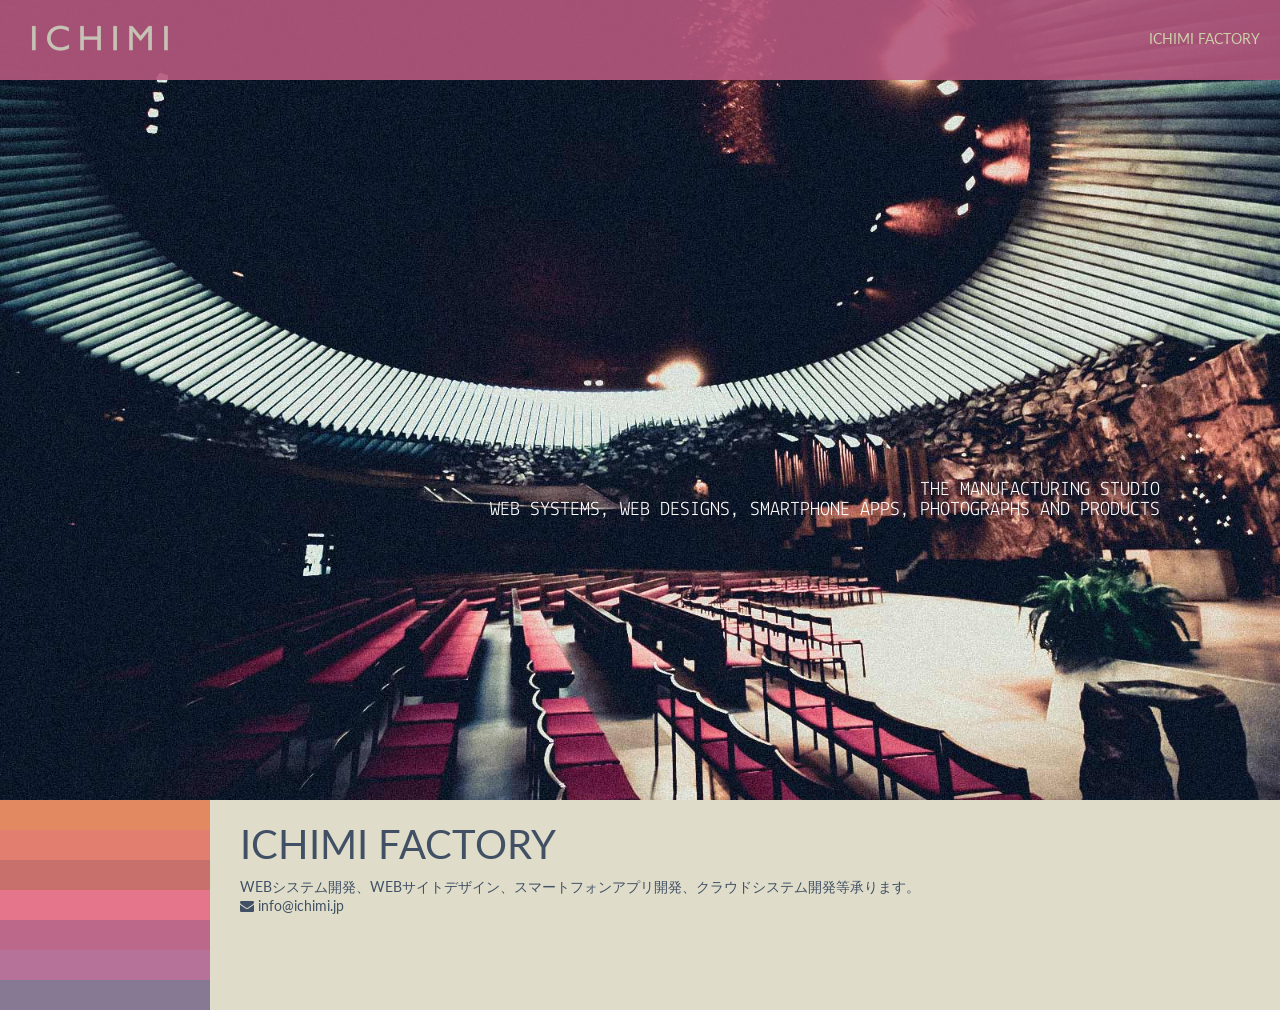
==== index.html @ 6a9a2323 "add page" ====
<?php
?>
<!DOCTYPE HTML>
<html xmlns:fb="http://ogp.me/ns/fb#">
<head>
<meta http-equiv="Content-Type" content="text/html; charset=utf-8">
<meta charset="UTF-8">
<meta name="viewport" content="width=device-width, initial-scale=1.0, user-scalable=no, minimum-scale=1.0, maximum-scale=1.0">
<meta name="robots" content="index,follow" />
<meta name="description" content="ICHIMI FACTORY THE MANUFACTURING STUDIO. WEB SYSTEMS, WEB DESIGNS, SMARTPHONE APPS, PHOTOGRAPHS AND PRODUCTS.">
<meta name="keywords" content="ICHIMI,いちみ,一味">
<meta property="og:title" content="ICHIMI FACTORY | THE MANUFACTURING STUDIO">
<meta property="og:type" content="website">
<meta property="og:image" content="">
<meta property="og:site_name" content="ICHIMI">
<meta property="og:description" content="ja_JP">
<link rel="stylesheet" href="uc/style.css" type="text/css" />
<title>ICHIMI FACTORY | THE MANUFACTURING STUDIO</title>
<script src="http://ajax.googleapis.com/ajax/libs/jquery/2.1.0/jquery.min.js"></script>
<script src="uc/jquery-blink.js"></script>
<script>
$(function() {
	$('.marker').blink({delay:1000});
});
</script>
<script type="text/javascript">
  var _gaq = _gaq || [];
  _gaq.push(['_setAccount', 'UA-40428852-1']);
  _gaq.push(['_trackPageview']);
  (function() {
    var ga = document.createElement('script'); ga.type = 'text/javascript'; ga.async = true;
    ga.src = ('https:' == document.location.protocol ? 'https://ssl' : 'http://www') + '.google-analytics.com/ga.js';
    var s = document.getElementsByTagName('script')[0]; s.parentNode.insertBefore(ga, s);
  })();
</script>
</head>
<body>
<header>
	<div>
		<a class="logo" href="http://ichimi.jp"><img src="uc/logo.png" alt="ICHIMI" /></a>
		<nav>
			<ul class="nav">
				<!-- <li class="about"><a href="http://ichimi.jp/about/">FACTORY</a></li> -->
				<!-- <li class="contact"><a href="http://ichimi.jp/contact/">CONTACT</a></li> -->
				<li><a href="http://ichimi.jp">ICHIMI FACTORY</a></li>
			</ul>

		</nav>
	</div>
</header>
<section class="photo"></section>
<section class="message">
	<div>
		<h2>THE MANUFACTURING STUDIO</h2>
		<h2>WEB SYSTEMS, WEB DESIGNS, SMARTPHONE APPS, PHOTOGRAPHS AND PRODUCTS</h2>
		<h2 class="marker">&marker;</h2>
	</div>
</section>
<section class="about">
	<div class="bars">
		<div class="bar1"></div>
		<div class="bar2"></div>
		<div class="bar3"></div>
		<div class="bar4"></div>
		<div class="bar5"></div>
		<div class="bar6"></div>
		<div class="bar7"></div>
	</div>
	<div class="content">
		<h1>ICHIMI FACTORY</h1>
		<div>
			WEBシステム開発、WEBサイトデザイン、スマートフォンアプリ開発、クラウドシステム開発等承ります。<br />
			<i class="icon-envelope-alt"></i> info@ichimi.jp
		</div>
	</div>
</section>
</body>
</html>
---- uc/style.css ----
@charset "UTF-8";
@import url(http://fonts.googleapis.com/css?family=Lekton);
@import url(http://fonts.googleapis.com/css?family=Lato);

* {
  margin: 0;
  padding: 0;
  border: 0;
  outline: 0;
  vertical-align: baseline;
  background: transparent;
  font-size: 14px;
  font-weight: normal;
  color: rgb(45,61,84);
}

body {
  font-family: 'Lato', sans-serif;
}

nav ul {
  list-style: none;
}

a {
  text-decoration: none;
}

header {
  top: 0;
  width: 100%;
  height: 80px;
  position: fixed;
  z-index:1;
  background: rgb(181,88,126);
  opacity: 0.9;
}

header div {
  margin: 0 20px;
}

header a {
  color: rgb(224,225,180);
  font-size: 14px;
}

header .logo {
  display:block;
  float:left;
  padding-top:20px;
}

header .nav {
  padding-top:30px;
  font-family: 'Lato', sans-serif;
  display:block;
  float:right;
}

#wrapper {
  position: relative;
  width: 100%;
  min-width: 960px;
  top: 0;
}

.container {
  width: 100%;
  min-width: 960px;
  position: relative;
  top: 0px;
}

section {
  width:100%;
  position: relative;
  margin: 0 auto;
  overflow:hidden;
}

section.photo {
  top:0px;
  height:800px;
  position:fixed;
  background:#000 url(bg.jpg) center center no-repeat;
  background-size:cover;
}

div.clear {
  clear: both;
}

div.bars {
  width: 210px;
  height: 210px;
  float: left;
}
div.bars div.bar1 {
  height: 30px;
  background-color: rgb(224,125,80);
}
div.bars div.bar2 {
  height: 30px;
  background-color: rgb(223,113,96);
}
div.bars div.bar3 {
  height: 30px;
  background-color: rgb(193,97,93);
}
div.bars div.bar4 {
  height: 30px;
  background-color: rgb(225,102,126);
}
div.bars div.bar5 {
  height: 30px;
  background-color: rgb(181,88,126);
}
div.bars div.bar6 {
  height: 30px;
  background-color: rgb(176,99,143);
}
div.bars div.bar7 {
  height: 30px;
  background-color: rgb(122,106,137);
}

section.message {
  font-family: 'Lekton', sans-serif;
  height:800px;
  width: 100%;
  text-align: right;
}
section.message div {
  margin-top: 480px;
}
section.message h2 {
  margin-left: 120px;
  margin-right: 120px;
  font-size: 20px;
  color: white;
}
section.message h2.marker {
  margin-top: -14px;
  margin-right: 114px;
  font-size: 34px;
  vertical-align: -4px;
  color: white;
}

section.about {
  height: 210px;
  background:rgb(220,218,197);
  opacity: 0.9;
}
section.about h1 {
  font-size: 40px;
  margin-bottom: 10px;
}
section.about div.content {
  margin-left: 220px;
  padding: 20px;
}


/* */
@media (max-width: 640px) {
  header {
    text-align: center;
  }
  header .logo {
    display: none;
  }
  header .nav {
    padding-top:30px;
    font-family: 'Lato', sans-serif;
    display: block;
    float: none;
  }
  header a {
    font-size: 22px;
  }
  div.bars {
    width: 20px;
  }
  section.photo {
    margin-top: -120px;
    height: 640px;
  }
  section.message {
    height: 540px;
    width: 100%;
    text-align: center;
  }
  section.message div {
    margin-top: 250px;
  }
  section.message h2 {
    margin-left: 120px;
    margin-right: 120px;
    font-size: 20px;
    color: white;
  }
  section.message h2 {
    margin-left: 20px;
    margin-right: 20px;
    font-size: 20px;
    color: white;
  }
  section.message h2.marker {
    margin-right: auto;
  }
  section.about h1 {
    font-size: 24px;
  }
  section.about div.content {
    margin-left: 40px;
    padding: 20px;
  }
}





/* =Font Awesome Icon Fonts
----------------------------------------------- */
@font-face {
  font-family: 'FontAwesome';
  src: url('fonts/font_awesome/fontawesome-webfont.eot?v=3.0.1');
  src: url('fonts/font_awesome/fontawesome-webfont.eot?#iefix&v=3.0.1') format('embedded-opentype'),
    url('fonts/font_awesome/fontawesome-webfont.woff?v=3.0.1') format('woff'),
    url('fonts/font_awesome/fontawesome-webfont.ttf?v=3.0.1') format('truetype');
  font-weight: normal;
  font-style: normal;
}

/*  Font Awesome styles
    ------------------------------------------------------- */
[class^="icon-"],
[class*=" icon-"] {
  font-family: FontAwesome;
  font-weight: normal;
  font-style: normal;
  text-decoration: inherit;
  -webkit-font-smoothing: antialiased;

  /* sprites.less reset */
  display: inline;
  width: auto;
  height: auto;
  line-height: normal;
  vertical-align: baseline;
  background-image: none;
  background-position: 0% 0%;
  background-repeat: repeat;
  margin-top: 0;
}
/* more sprites.less reset */
.icon-white,
.nav-pills > .active > a > [class^="icon-"],
.nav-pills > .active > a > [class*=" icon-"],
.nav-list > .active > a > [class^="icon-"],
.nav-list > .active > a > [class*=" icon-"],
.navbar-inverse .nav > .active > a > [class^="icon-"],
.navbar-inverse .nav > .active > a > [class*=" icon-"],
.dropdown-menu > li > a:hover > [class^="icon-"],
.dropdown-menu > li > a:hover > [class*=" icon-"],
.dropdown-menu > .active > a > [class^="icon-"],
.dropdown-menu > .active > a > [class*=" icon-"],
.dropdown-submenu:hover > a > [class^="icon-"],
.dropdown-submenu:hover > a > [class*=" icon-"] {
  background-image: none;
}
[class^="icon-"]:before,
[class*=" icon-"]:before {
  text-decoration: inherit;
  display: inline-block;
  speak: none;
}
/* makes sure icons active on rollover in links */
a [class^="icon-"],
a [class*=" icon-"] {
  display: inline-block;
}
/* makes the font 33% larger relative to the icon container */
.icon-large:before {
  vertical-align: -10%;
  font-size: 1.3333333333333333em;
}
.btn [class^="icon-"],
.nav [class^="icon-"],
.btn [class*=" icon-"],
.nav [class*=" icon-"] {
  display: inline;
  /* keeps button heights with and without icons the same */

}
.btn [class^="icon-"].icon-large,
.nav [class^="icon-"].icon-large,
.btn [class*=" icon-"].icon-large,
.nav [class*=" icon-"].icon-large {
  line-height: .9em;
}
.btn [class^="icon-"].icon-spin,
.nav [class^="icon-"].icon-spin,
.btn [class*=" icon-"].icon-spin,
.nav [class*=" icon-"].icon-spin {
  display: inline-block;
}
.nav-tabs [class^="icon-"],
.nav-pills [class^="icon-"],
.nav-tabs [class*=" icon-"],
.nav-pills [class*=" icon-"] {
  /* keeps button heights with and without icons the same */

}
.nav-tabs [class^="icon-"],
.nav-pills [class^="icon-"],
.nav-tabs [class*=" icon-"],
.nav-pills [class*=" icon-"],
.nav-tabs [class^="icon-"].icon-large,
.nav-pills [class^="icon-"].icon-large,
.nav-tabs [class*=" icon-"].icon-large,
.nav-pills [class*=" icon-"].icon-large {
  line-height: .9em;
}
li [class^="icon-"],
.nav li [class^="icon-"],
li [class*=" icon-"],
.nav li [class*=" icon-"] {
  display: inline-block;
  width: 1.25em;
  text-align: center;
}
li [class^="icon-"].icon-large,
.nav li [class^="icon-"].icon-large,
li [class*=" icon-"].icon-large,
.nav li [class*=" icon-"].icon-large {
  /* increased font size for icon-large */

  width: 1.5625em;
}
ul.icons {
  list-style-type: none;
  text-indent: -0.75em;
}
ul.icons li [class^="icon-"],
ul.icons li [class*=" icon-"] {
  width: .75em;
}
.icon-muted {
  color: #eeeeee;
}
.icon-border {
  border: solid 1px #eeeeee;
  padding: .2em .25em .15em;
  -webkit-border-radius: 3px;
  -moz-border-radius: 3px;
  border-radius: 3px;
}
.icon-2x {
  font-size: 2em;
}
.icon-2x.icon-border {
  border-width: 2px;
  -webkit-border-radius: 4px;
  -moz-border-radius: 4px;
  border-radius: 4px;
}
.icon-3x {
  font-size: 3em;
}
.icon-3x.icon-border {
  border-width: 3px;
  -webkit-border-radius: 5px;
  -moz-border-radius: 5px;
  border-radius: 5px;
}
.icon-4x {
  font-size: 4em;
}
.icon-4x.icon-border {
  border-width: 4px;
  -webkit-border-radius: 6px;
  -moz-border-radius: 6px;
  border-radius: 6px;
}
.pull-right {
  float: right;
}
.pull-left {
  float: left;
}
[class^="icon-"].pull-left,
[class*=" icon-"].pull-left {
  margin-right: .3em;
}
[class^="icon-"].pull-right,
[class*=" icon-"].pull-right {
  margin-left: .3em;
}
.btn [class^="icon-"].pull-left.icon-2x,
.btn [class*=" icon-"].pull-left.icon-2x,
.btn [class^="icon-"].pull-right.icon-2x,
.btn [class*=" icon-"].pull-right.icon-2x {
  margin-top: .18em;
}
.btn [class^="icon-"].icon-spin.icon-large,
.btn [class*=" icon-"].icon-spin.icon-large {
  line-height: .8em;
}
.btn.btn-small [class^="icon-"].pull-left.icon-2x,
.btn.btn-small [class*=" icon-"].pull-left.icon-2x,
.btn.btn-small [class^="icon-"].pull-right.icon-2x,
.btn.btn-small [class*=" icon-"].pull-right.icon-2x {
  margin-top: .25em;
}
.btn.btn-large [class^="icon-"],
.btn.btn-large [class*=" icon-"] {
  margin-top: 0;
}
.btn.btn-large [class^="icon-"].pull-left.icon-2x,
.btn.btn-large [class*=" icon-"].pull-left.icon-2x,
.btn.btn-large [class^="icon-"].pull-right.icon-2x,
.btn.btn-large [class*=" icon-"].pull-right.icon-2x {
  margin-top: .05em;
}
.btn.btn-large [class^="icon-"].pull-left.icon-2x,
.btn.btn-large [class*=" icon-"].pull-left.icon-2x {
  margin-right: .2em;
}
.btn.btn-large [class^="icon-"].pull-right.icon-2x,
.btn.btn-large [class*=" icon-"].pull-right.icon-2x {
  margin-left: .2em;
}
.icon-spin {
  display: inline-block;
  -moz-animation: spin 2s infinite linear;
  -o-animation: spin 2s infinite linear;
  -webkit-animation: spin 2s infinite linear;
  animation: spin 2s infinite linear;
}
@-moz-keyframes spin {
  0% { -moz-transform: rotate(0deg); }
  100% { -moz-transform: rotate(359deg); }
}
@-webkit-keyframes spin {
  0% { -webkit-transform: rotate(0deg); }
  100% { -webkit-transform: rotate(359deg); }
}
@-o-keyframes spin {
  0% { -o-transform: rotate(0deg); }
  100% { -o-transform: rotate(359deg); }
}
@-ms-keyframes spin {
  0% { -ms-transform: rotate(0deg); }
  100% { -ms-transform: rotate(359deg); }
}
@keyframes spin {
  0% { transform: rotate(0deg); }
  100% { transform: rotate(359deg); }
}
@-moz-document url-prefix() {
  .icon-spin {
    height: .9em;
  }
  .btn .icon-spin {
    height: auto;
  }
  .icon-spin.icon-large {
    height: 1.25em;
  }
  .btn .icon-spin.icon-large {
    height: .75em;
  }
}
/*  Font Awesome uses the Unicode Private Use Area (PUA) to ensure screen
    readers do not read off random characters that represent icons */
.icon-glass:before                { content: "\f000"; }
.icon-music:before                { content: "\f001"; }
.icon-search:before               { content: "\f002"; }
.icon-envelope:before             { content: "\f003"; }
.icon-heart:before                { content: "\f004"; }
.icon-star:before                 { content: "\f005"; }
.icon-star-empty:before           { content: "\f006"; }
.icon-user:before                 { content: "\f007"; }
.icon-film:before                 { content: "\f008"; }
.icon-th-large:before             { content: "\f009"; }
.icon-th:before                   { content: "\f00a"; }
.icon-th-list:before              { content: "\f00b"; }
.icon-ok:before                   { content: "\f00c"; }
.icon-remove:before               { content: "\f00d"; }
.icon-zoom-in:before              { content: "\f00e"; }

.icon-zoom-out:before             { content: "\f010"; }
.icon-off:before                  { content: "\f011"; }
.icon-signal:before               { content: "\f012"; }
.icon-cog:before                  { content: "\f013"; }
.icon-trash:before                { content: "\f014"; }
.icon-home:before                 { content: "\f015"; }
.icon-file:before                 { content: "\f016"; }
.icon-time:before                 { content: "\f017"; }
.icon-road:before                 { content: "\f018"; }
.icon-download-alt:before         { content: "\f019"; }
.icon-download:before             { content: "\f01a"; }
.icon-upload:before               { content: "\f01b"; }
.icon-inbox:before                { content: "\f01c"; }
.icon-play-circle:before          { content: "\f01d"; }
.icon-repeat:before               { content: "\f01e"; }

/* \f020 doesn't work in Safari. all shifted one down */
.icon-refresh:before              { content: "\f021"; }
.icon-list-alt:before             { content: "\f022"; }
.icon-lock:before                 { content: "\f023"; }
.icon-flag:before                 { content: "\f024"; }
.icon-headphones:before           { content: "\f025"; }
.icon-volume-off:before           { content: "\f026"; }
.icon-volume-down:before          { content: "\f027"; }
.icon-volume-up:before            { content: "\f028"; }
.icon-qrcode:before               { content: "\f029"; }
.icon-barcode:before              { content: "\f02a"; }
.icon-tag:before                  { content: "\f02b"; }
.icon-tags:before                 { content: "\f02c"; }
.icon-book:before                 { content: "\f02d"; }
.icon-bookmark:before             { content: "\f02e"; }
.icon-print:before                { content: "\f02f"; }

.icon-camera:before               { content: "\f030"; }
.icon-font:before                 { content: "\f031"; }
.icon-bold:before                 { content: "\f032"; }
.icon-italic:before               { content: "\f033"; }
.icon-text-height:before          { content: "\f034"; }
.icon-text-width:before           { content: "\f035"; }
.icon-align-left:before           { content: "\f036"; }
.icon-align-center:before         { content: "\f037"; }
.icon-align-right:before          { content: "\f038"; }
.icon-align-justify:before        { content: "\f039"; }
.icon-list:before                 { content: "\f03a"; }
.icon-indent-left:before          { content: "\f03b"; }
.icon-indent-right:before         { content: "\f03c"; }
.icon-facetime-video:before       { content: "\f03d"; }
.icon-picture:before              { content: "\f03e"; }

.icon-pencil:before               { content: "\f040"; }
.icon-map-marker:before           { content: "\f041"; }
.icon-adjust:before               { content: "\f042"; }
.icon-tint:before                 { content: "\f043"; }
.icon-edit:before                 { content: "\f044"; }
.icon-share:before                { content: "\f045"; }
.icon-check:before                { content: "\f046"; }
.icon-move:before                 { content: "\f047"; }
.icon-step-backward:before        { content: "\f048"; }
.icon-fast-backward:before        { content: "\f049"; }
.icon-backward:before             { content: "\f04a"; }
.icon-play:before                 { content: "\f04b"; }
.icon-pause:before                { content: "\f04c"; }
.icon-stop:before                 { content: "\f04d"; }
.icon-forward:before              { content: "\f04e"; }

.icon-fast-forward:before         { content: "\f050"; }
.icon-step-forward:before         { content: "\f051"; }
.icon-eject:before                { content: "\f052"; }
.icon-chevron-left:before         { content: "\f053"; }
.icon-chevron-right:before        { content: "\f054"; }
.icon-plus-sign:before            { content: "\f055"; }
.icon-minus-sign:before           { content: "\f056"; }
.icon-remove-sign:before          { content: "\f057"; }
.icon-ok-sign:before              { content: "\f058"; }
.icon-question-sign:before        { content: "\f059"; }
.icon-info-sign:before            { content: "\f05a"; }
.icon-screenshot:before           { content: "\f05b"; }
.icon-remove-circle:before        { content: "\f05c"; }
.icon-ok-circle:before            { content: "\f05d"; }
.icon-ban-circle:before           { content: "\f05e"; }

.icon-arrow-left:before           { content: "\f060"; }
.icon-arrow-right:before          { content: "\f061"; }
.icon-arrow-up:before             { content: "\f062"; }
.icon-arrow-down:before           { content: "\f063"; }
.icon-share-alt:before            { content: "\f064"; }
.icon-resize-full:before          { content: "\f065"; }
.icon-resize-small:before         { content: "\f066"; }
.icon-plus:before                 { content: "\f067"; }
.icon-minus:before                { content: "\f068"; }
.icon-asterisk:before             { content: "\f069"; }
.icon-exclamation-sign:before     { content: "\f06a"; }
.icon-gift:before                 { content: "\f06b"; }
.icon-leaf:before                 { content: "\f06c"; }
.icon-fire:before                 { content: "\f06d"; }
.icon-eye-open:before             { content: "\f06e"; }

.icon-eye-close:before            { content: "\f070"; }
.icon-warning-sign:before         { content: "\f071"; }
.icon-plane:before                { content: "\f072"; }
.icon-calendar:before             { content: "\f073"; }
.icon-random:before               { content: "\f074"; }
.icon-comment:before              { content: "\f075"; }
.icon-magnet:before               { content: "\f076"; }
.icon-chevron-up:before           { content: "\f077"; }
.icon-chevron-down:before         { content: "\f078"; }
.icon-retweet:before              { content: "\f079"; }
.icon-shopping-cart:before        { content: "\f07a"; }
.icon-folder-close:before         { content: "\f07b"; }
.icon-folder-open:before          { content: "\f07c"; }
.icon-resize-vertical:before      { content: "\f07d"; }
.icon-resize-horizontal:before    { content: "\f07e"; }

.icon-bar-chart:before            { content: "\f080"; }
.icon-twitter-sign:before         { content: "\f081"; }
.icon-facebook-sign:before        { content: "\f082"; }
.icon-camera-retro:before         { content: "\f083"; }
.icon-key:before                  { content: "\f084"; }
.icon-cogs:before                 { content: "\f085"; }
.icon-comments:before             { content: "\f086"; }
.icon-thumbs-up:before            { content: "\f087"; }
.icon-thumbs-down:before          { content: "\f088"; }
.icon-star-half:before            { content: "\f089"; }
.icon-heart-empty:before          { content: "\f08a"; }
.icon-signout:before              { content: "\f08b"; }
.icon-linkedin-sign:before        { content: "\f08c"; }
.icon-pushpin:before              { content: "\f08d"; }
.icon-external-link:before        { content: "\f08e"; }

.icon-signin:before               { content: "\f090"; }
.icon-trophy:before               { content: "\f091"; }
.icon-github-sign:before          { content: "\f092"; }
.icon-upload-alt:before           { content: "\f093"; }
.icon-lemon:before                { content: "\f094"; }
.icon-phone:before                { content: "\f095"; }
.icon-check-empty:before          { content: "\f096"; }
.icon-bookmark-empty:before       { content: "\f097"; }
.icon-phone-sign:before           { content: "\f098"; }
.icon-twitter:before              { content: "\f099"; }
.icon-facebook:before             { content: "\f09a"; }
.icon-github:before               { content: "\f09b"; }
.icon-unlock:before               { content: "\f09c"; }
.icon-credit-card:before          { content: "\f09d"; }
.icon-rss:before                  { content: "\f09e"; }

.icon-hdd:before                  { content: "\f0a0"; }
.icon-bullhorn:before             { content: "\f0a1"; }
.icon-bell:before                 { content: "\f0a2"; }
.icon-certificate:before          { content: "\f0a3"; }
.icon-hand-right:before           { content: "\f0a4"; }
.icon-hand-left:before            { content: "\f0a5"; }
.icon-hand-up:before              { content: "\f0a6"; }
.icon-hand-down:before            { content: "\f0a7"; }
.icon-circle-arrow-left:before    { content: "\f0a8"; }
.icon-circle-arrow-right:before   { content: "\f0a9"; }
.icon-circle-arrow-up:before      { content: "\f0aa"; }
.icon-circle-arrow-down:before    { content: "\f0ab"; }
.icon-globe:before                { content: "\f0ac"; }
.icon-wrench:before               { content: "\f0ad"; }
.icon-tasks:before                { content: "\f0ae"; }

.icon-filter:before               { content: "\f0b0"; }
.icon-briefcase:before            { content: "\f0b1"; }
.icon-fullscreen:before           { content: "\f0b2"; }

.icon-group:before                { content: "\f0c0"; }
.icon-link:before                 { content: "\f0c1"; }
.icon-cloud:before                { content: "\f0c2"; }
.icon-beaker:before               { content: "\f0c3"; }
.icon-cut:before                  { content: "\f0c4"; }
.icon-copy:before                 { content: "\f0c5"; }
.icon-paper-clip:before           { content: "\f0c6"; }
.icon-save:before                 { content: "\f0c7"; }
.icon-sign-blank:before           { content: "\f0c8"; }
.icon-reorder:before              { content: "\f0c9"; }
.icon-list-ul:before              { content: "\f0ca"; }
.icon-list-ol:before              { content: "\f0cb"; }
.icon-strikethrough:before        { content: "\f0cc"; }
.icon-underline:before            { content: "\f0cd"; }
.icon-table:before                { content: "\f0ce"; }

.icon-magic:before                { content: "\f0d0"; }
.icon-truck:before                { content: "\f0d1"; }
.icon-pinterest:before            { content: "\f0d2"; }
.icon-pinterest-sign:before       { content: "\f0d3"; }
.icon-google-plus-sign:before     { content: "\f0d4"; }
.icon-google-plus:before          { content: "\f0d5"; }
.icon-money:before                { content: "\f0d6"; }
.icon-caret-down:before           { content: "\f0d7"; }
.icon-caret-up:before             { content: "\f0d8"; }
.icon-caret-left:before           { content: "\f0d9"; }
.icon-caret-right:before          { content: "\f0da"; }
.icon-columns:before              { content: "\f0db"; }
.icon-sort:before                 { content: "\f0dc"; }
.icon-sort-down:before            { content: "\f0dd"; }
.icon-sort-up:before              { content: "\f0de"; }

.icon-envelope-alt:before         { content: "\f0e0"; }
.icon-linkedin:before             { content: "\f0e1"; }
.icon-undo:before                 { content: "\f0e2"; }
.icon-legal:before                { content: "\f0e3"; }
.icon-dashboard:before            { content: "\f0e4"; }
.icon-comment-alt:before          { content: "\f0e5"; }
.icon-comments-alt:before         { content: "\f0e6"; }
.icon-bolt:before                 { content: "\f0e7"; }
.icon-sitemap:before              { content: "\f0e8"; }
.icon-umbrella:before             { content: "\f0e9"; }
.icon-paste:before                { content: "\f0ea"; }
.icon-lightbulb:before            { content: "\f0eb"; }
.icon-exchange:before             { content: "\f0ec"; }
.icon-cloud-download:before       { content: "\f0ed"; }
.icon-cloud-upload:before         { content: "\f0ee"; }

.icon-user-md:before              { content: "\f0f0"; }
.icon-stethoscope:before          { content: "\f0f1"; }
.icon-suitcase:before             { content: "\f0f2"; }
.icon-bell-alt:before             { content: "\f0f3"; }
.icon-coffee:before               { content: "\f0f4"; }
.icon-food:before                 { content: "\f0f5"; }
.icon-file-alt:before             { content: "\f0f6"; }
.icon-building:before             { content: "\f0f7"; }
.icon-hospital:before             { content: "\f0f8"; }
.icon-ambulance:before            { content: "\f0f9"; }
.icon-medkit:before               { content: "\f0fa"; }
.icon-fighter-jet:before          { content: "\f0fb"; }
.icon-beer:before                 { content: "\f0fc"; }
.icon-h-sign:before               { content: "\f0fd"; }
.icon-plus-sign-alt:before        { content: "\f0fe"; }

.icon-double-angle-left:before    { content: "\f100"; }
.icon-double-angle-right:before   { content: "\f101"; }
.icon-double-angle-up:before      { content: "\f102"; }
.icon-double-angle-down:before    { content: "\f103"; }
.icon-angle-left:before           { content: "\f104"; }
.icon-angle-right:before          { content: "\f105"; }
.icon-angle-up:before             { content: "\f106"; }
.icon-angle-down:before           { content: "\f107"; }
.icon-desktop:before              { content: "\f108"; }
.icon-laptop:before               { content: "\f109"; }
.icon-tablet:before               { content: "\f10a"; }
.icon-mobile-phone:before         { content: "\f10b"; }
.icon-circle-blank:before         { content: "\f10c"; }
.icon-quote-left:before           { content: "\f10d"; }
.icon-quote-right:before          { content: "\f10e"; }

.icon-spinner:before              { content: "\f110"; }
.icon-circle:before               { content: "\f111"; }
.icon-reply:before                { content: "\f112"; }
.icon-github-alt:before           { content: "\f113"; }
.icon-folder-close-alt:before     { content: "\f114"; }
.icon-folder-open-alt:before      { content: "\f115"; }
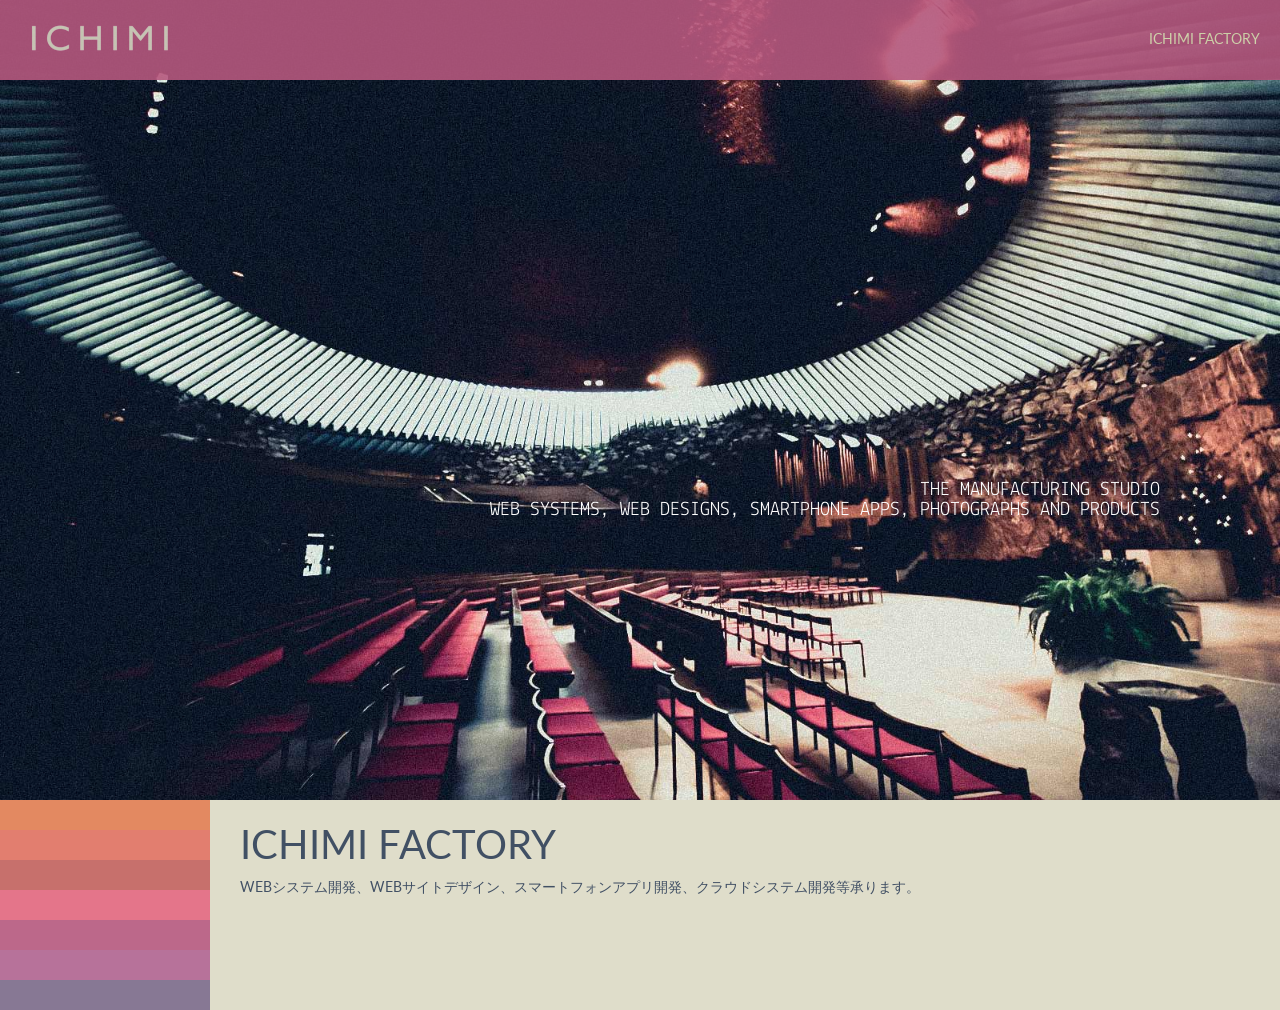
==== commit 64c4abe7: "remove email address" ====
--- a/index.html
+++ b/index.html
@@ -70,7 +70,7 @@
 		<h1>ICHIMI FACTORY</h1>
 		<div>
 			WEBシステム開発、WEBサイトデザイン、スマートフォンアプリ開発、クラウドシステム開発等承ります。<br />
-			<i class="icon-envelope-alt"></i> info@ichimi.jp
+			<!-- <i class="icon-envelope-alt"></i> -->
 		</div>
 	</div>
 </section>
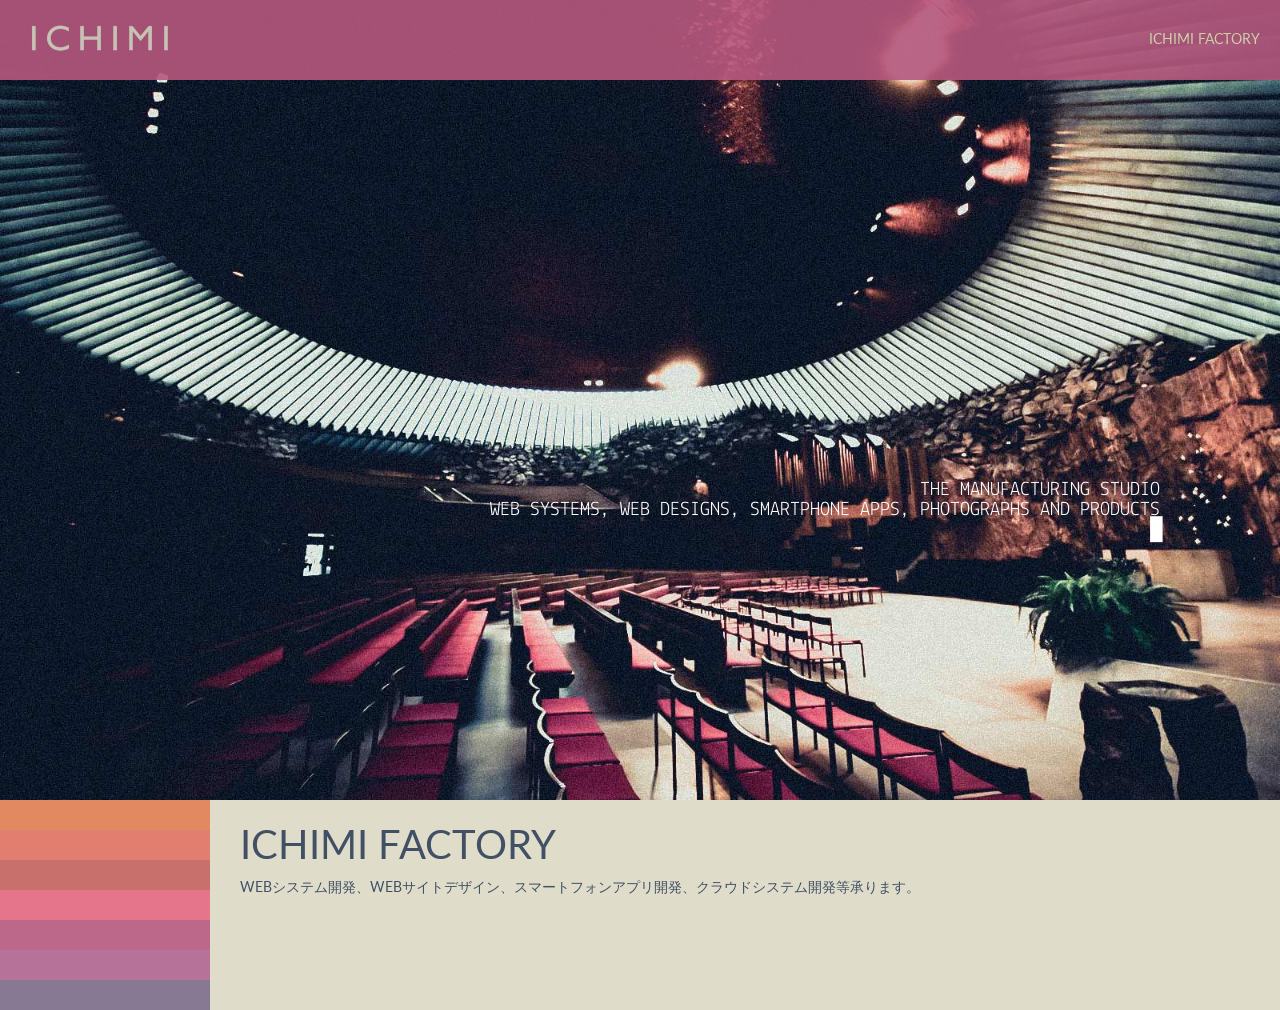
==== commit 03793dc1: "move jquery in local" ====
--- a/index.html
+++ b/index.html
@@ -16,7 +16,7 @@
 <meta property="og:description" content="ja_JP">
 <link rel="stylesheet" href="uc/style.css" type="text/css" />
 <title>ICHIMI FACTORY | THE MANUFACTURING STUDIO</title>
-<script src="http://ajax.googleapis.com/ajax/libs/jquery/2.1.0/jquery.min.js"></script>
+<script src="uc/jquery.min.js"></script>
 <script src="uc/jquery-blink.js"></script>
 <script>
 $(function() {
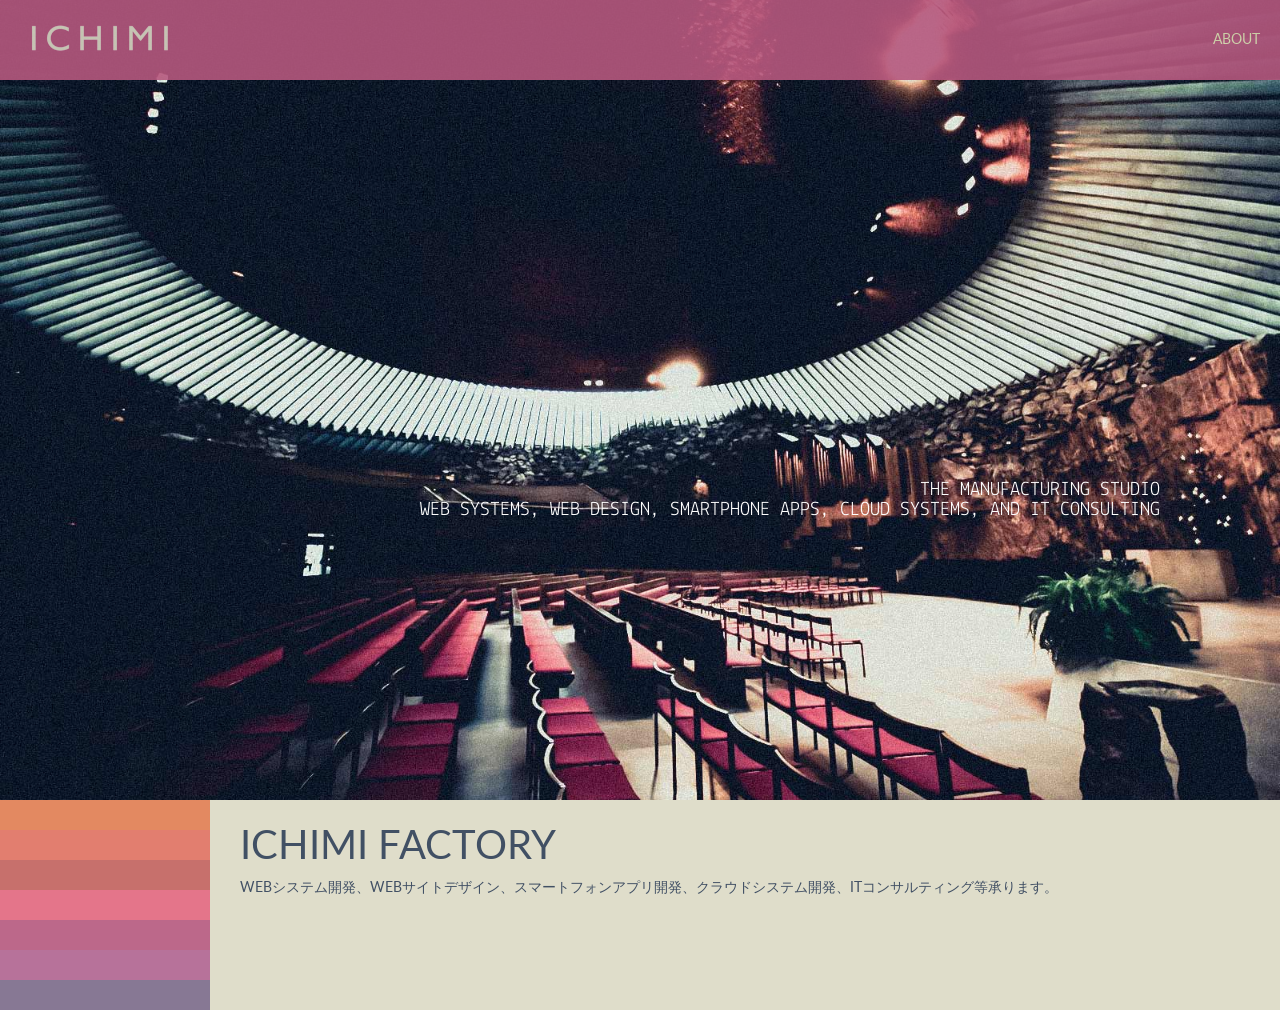
==== commit 182cca8e: "feat: 🎸 update about page" ====
--- a/index.html
+++ b/index.html
@@ -7,8 +7,8 @@
 <meta charset="UTF-8">
 <meta name="viewport" content="width=device-width, initial-scale=1.0, user-scalable=no, minimum-scale=1.0, maximum-scale=1.0">
 <meta name="robots" content="index,follow" />
-<meta name="description" content="ICHIMI FACTORY THE MANUFACTURING STUDIO. WEB SYSTEMS, WEB DESIGNS, SMARTPHONE APPS, PHOTOGRAPHS AND PRODUCTS.">
-<meta name="keywords" content="ICHIMI,いちみ,一味">
+<meta name="description" content="ICHIMI FACTORY THE MANUFACTURING STUDIO. WEB SYSTEMS, WEB DESIGN, SMARTPHONE APPS, CLOUD SYSTEMS, AND IT CONSULTING">
+<meta name="keywords" content="ICHIMI,いちみ,一味,ICHIMI FACTORY,THE MANUFACTURING STUDIO,WEB SYSTEMS,WEB DESIGN,SMARTPHONE APPS,CLOUD SYSTEMS,IT CONSULTING">
 <meta property="og:title" content="ICHIMI FACTORY | THE MANUFACTURING STUDIO">
 <meta property="og:type" content="website">
 <meta property="og:image" content="">
@@ -38,13 +38,13 @@
 <header>
 	<div>
 		<a class="logo" href="http://ichimi.jp"><img src="uc/logo.png" alt="ICHIMI" /></a>
+		<input type="checkbox" id="nav-toggle" class="nav-toggle" />
+		<label for="nav-toggle" class="nav-toggle-label" aria-label="メニュー"><span></span></label>
 		<nav>
 			<ul class="nav">
-				<!-- <li class="about"><a href="http://ichimi.jp/about/">FACTORY</a></li> -->
+				<li class="about"><a href="about.html">ABOUT</a></li>
 				<!-- <li class="contact"><a href="http://ichimi.jp/contact/">CONTACT</a></li> -->
-				<li><a href="http://ichimi.jp">ICHIMI FACTORY</a></li>
 			</ul>
-
 		</nav>
 	</div>
 </header>
@@ -52,7 +52,7 @@
 <section class="message">
 	<div>
 		<h2>THE MANUFACTURING STUDIO</h2>
-		<h2>WEB SYSTEMS, WEB DESIGNS, SMARTPHONE APPS, PHOTOGRAPHS AND PRODUCTS</h2>
+		<h2>WEB SYSTEMS, WEB DESIGN, SMARTPHONE APPS, CLOUD SYSTEMS, AND IT CONSULTING</h2>
 		<h2 class="marker">&marker;</h2>
 	</div>
 </section>
@@ -69,7 +69,7 @@
 	<div class="content">
 		<h1>ICHIMI FACTORY</h1>
 		<div>
-			WEBシステム開発、WEBサイトデザイン、スマートフォンアプリ開発、クラウドシステム開発等承ります。<br />
+			WEBシステム開発、WEBサイトデザイン、スマートフォンアプリ開発、クラウドシステム開発、ITコンサルティング等承ります。<br />
 			<!-- <i class="icon-envelope-alt"></i> -->
 		</div>
 	</div>
--- a/uc/style.css
+++ b/uc/style.css
@@ -58,6 +58,22 @@
   float:right;
 }
 
+header .logo img {
+  display: block;
+  height: 36px;
+}
+
+header .nav li {
+  display: inline-block;
+  margin-left: 28px;
+}
+
+/* Hamburger menu (hidden on desktop) */
+header .nav-toggle,
+header .nav-toggle-label {
+  display: none;
+}
+
 #wrapper {
   position: relative;
   width: 100%;
@@ -162,22 +178,167 @@
   padding: 20px;
 }
 
+/* =Company profile page
+----------------------------------------------- */
+section.company {
+  background: rgb(220,218,197);
+  padding-top: 80px;
+  min-height: calc(100vh - 80px);
+}
+/* rainbow accent as a full-width strip under the header */
+section.company div.bars {
+  width: 100%;
+  height: 8px;
+  float: none;
+  display: flex;
+}
+section.company div.bars > div {
+  flex: 1;
+  height: 8px;
+}
+section.company div.inner {
+  max-width: 880px;
+  margin: 0 auto;
+  padding: 60px 40px 80px;
+}
+section.company h1 {
+  font-size: 40px;
+  margin-bottom: 4px;
+}
+section.company p.lead {
+  font-family: 'Lekton', sans-serif;
+  font-size: 16px;
+  color: rgb(181,88,126);
+  margin-bottom: 40px;
+}
+section.company h2.section-title {
+  font-size: 22px;
+  margin: 40px 0 16px;
+  padding-bottom: 8px;
+  border-bottom: 2px solid rgb(181,88,126);
+}
+table.profile {
+  width: 100%;
+  border-collapse: collapse;
+}
+table.profile th,
+table.profile td {
+  text-align: left;
+  vertical-align: top;
+  padding: 16px 12px;
+  border-bottom: 1px solid rgb(195,193,170);
+  font-size: 15px;
+  line-height: 1.7;
+}
+table.profile th {
+  width: 180px;
+  font-weight: bold;
+  color: rgb(122,106,137);
+  white-space: nowrap;
+}
+ul.services {
+  list-style: none;
+  margin-top: 8px;
+}
+ul.services li {
+  padding: 8px 0 8px 22px;
+  position: relative;
+  font-size: 15px;
+  line-height: 1.6;
+}
+ul.services li:before {
+  content: "";
+  position: absolute;
+  left: 0;
+  top: 16px;
+  width: 8px;
+  height: 8px;
+  background: rgb(224,125,80);
+}
+@media (max-width: 640px) {
+  section.company div.inner {
+    padding: 40px 20px 60px;
+  }
+  section.company h1 {
+    font-size: 28px;
+  }
+  table.profile th,
+  table.profile td {
+    display: block;
+    width: auto;
+    border-bottom: none;
+    padding: 4px 0;
+  }
+  table.profile td {
+    padding-bottom: 16px;
+    border-bottom: 1px solid rgb(195,193,170);
+  }
+}
+
 
 /* */
 @media (max-width: 640px) {
   header {
-    text-align: center;
+    text-align: left;
   }
   header .logo {
-    display: none;
+    display: block;
+  }
+  /* show hamburger button */
+  header .nav-toggle-label {
+    display: block;
+    position: absolute;
+    top: 0;
+    right: 20px;
+    width: 40px;
+    height: 80px;
+    cursor: pointer;
+  }
+  header .nav-toggle-label span,
+  header .nav-toggle-label span:before,
+  header .nav-toggle-label span:after {
+    content: '';
+    display: block;
+    position: absolute;
+    width: 28px;
+    height: 3px;
+    border-radius: 2px;
+    background: rgb(224,225,180);
+  }
+  header .nav-toggle-label span {
+    top: 39px;
+    left: 6px;
+  }
+  header .nav-toggle-label span:before { top: -9px; }
+  header .nav-toggle-label span:after  { top: 9px; }
+  /* dropdown panel */
+  header nav {
+    position: absolute;
+    top: 80px;
+    left: 0;
+    width: 100%;
+    background: rgb(181,88,126);
+    max-height: 0;
+    overflow: hidden;
+    transition: max-height 0.3s ease;
+  }
+  header .nav-toggle:checked ~ nav {
+    max-height: 300px;
   }
   header .nav {
-    padding-top:30px;
+    padding: 0;
     font-family: 'Lato', sans-serif;
     display: block;
     float: none;
   }
-  header a {
+  header .nav li {
+    display: block;
+    margin: 0;
+    text-align: center;
+  }
+  header .nav li a {
+    display: block;
+    padding: 18px 0;
     font-size: 22px;
   }
   div.bars {
